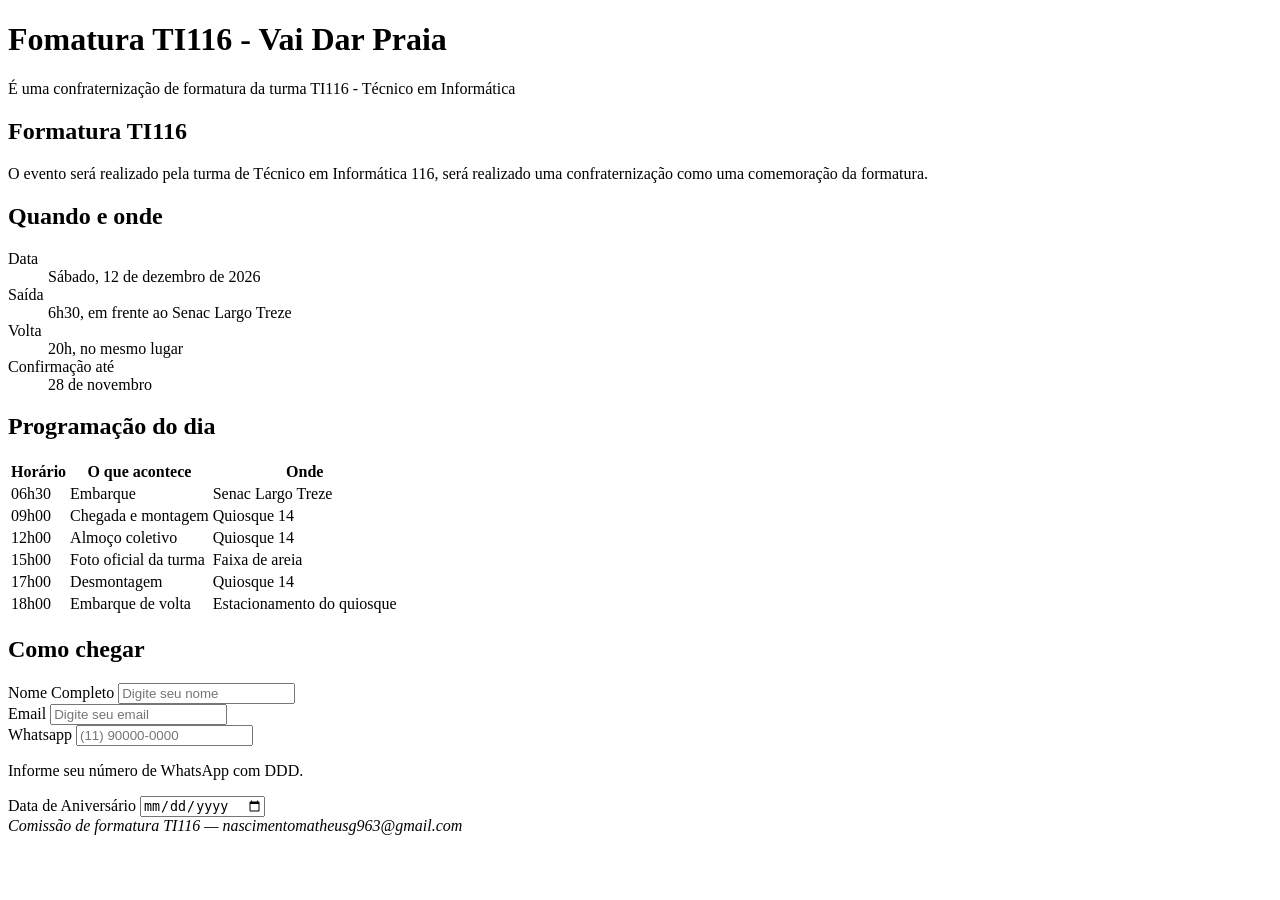
==== index.html @ 6ed543e2 "feat: terminando o formulário, campo de (você vai?)" ====
<!DOCTYPE html>
<html lang="pt-br">

<head>
    <meta charset="UTF-8">
    <meta name="viewport" content="width=device-width, initial-scale=1.0">
    <title>Formatura TI116 — Vai Dar Praia</title>
</head>

<body>
    <header>

        <h1>Fomatura TI116 - Vai Dar Praia</h1>
        <p>É uma confraternização de formatura da turma TI116 - Técnico em Informática</p>

    </header>

    <main>

        <section>
            <h2>Formatura TI116</h2>
            <p>O evento será realizado pela turma de Técnico em Informática 116, será realizado uma confraternização
                como uma comemoração da formatura.</p>
        </section>

        <section>

            <h2>Quando e onde</h2>

            <dl>
                <dt>Data</dt>
                <dd><time datetime="2026-12-12">Sábado, 12 de dezembro de 2026</time></dd>
                <dt>Saída</dt>
                <dd>6h30, em frente ao Senac Largo Treze</dd>
                <dt>Volta</dt>
                <dd>20h, no mesmo lugar</dd>
                <dt>Confirmação até</dt>
                <dd><time datetime="2026-11-28">28 de novembro</time></dd>
            </dl>

        </section>

        <section>
            <h2>Programação do dia</h2>

            <table>
                <thead>
                    <tr>
                        <th>Horário</th>
                        <th>O que acontece</th>
                        <th>Onde</th>
                    </tr>
                </thead>
                <tbody>
                    <tr>
                        <td>06h30</td>
                        <td>Embarque</td>
                        <td>Senac Largo Treze</td>
                    </tr>
                    <tr>
                        <td>09h00</td>
                        <td>Chegada e montagem</td>
                        <td>Quiosque 14</td>
                    </tr>
                    <tr>
                        <td>12h00</td>
                        <td>Almoço coletivo</td>
                        <td>Quiosque 14</td>
                    </tr>
                    <tr>
                        <td>15h00</td>
                        <td>Foto oficial da turma</td>
                        <td>Faixa de areia</td>
                    </tr>
                    <tr>
                        <td>17h00</td>
                        <td>Desmontagem</td>
                        <td>Quiosque 14</td>
                    </tr>
                    <tr>
                        <td>18h00</td>
                        <td>Embarque de volta</td>
                        <td>Estacionamento do quiosque</td>
                    </tr>
                </tbody>
            </table>
        </section>

        <section>
            <h2>Como chegar</h2>

            <!-- MAPA?????????? -->
        </section>

        <section id="confirmacao">

            <form action="/confirmacao" method="post">

                <div class="campo">
                    <label for="nome">Nome Completo</label>
                    <input type="text" name="nome" id="nome" required minlength="3" autocomplete="name"
                        placeholder="Digite seu nome">
                </div>

                <div class="campo">
                    <label for="email">Email</label>
                    <input type="email" required id="email" autocomplete="email" placeholder="Digite seu email"
                        name="email">
                </div>

                <div class="campo">
                    <label for="telefone">Whatsapp</label>
                    <input type="tel" id="telefone" name="telefone" autocomplete="tel" pattern="\(d{2}\) \d{5}-\d{4}"
                        title="Use o formato (11) 90000-0000" placeholder="(11) 90000-0000"
                        aria-describedby="dica-telefone">

                    <p id="dica-telefone">
                        Informe seu número de WhatsApp com DDD.
                    </p>
                </div>

                <div class="campo">
                    <label for="data-de-aniversario">Data de Aniversário</label>
                    <input type="date" autocomplete="bday" name="data-de-aniversario" id="data-de-aniversario">
                </div>

                <div class="campo">
                    <label for=""></label>
                </div>

            </form>

        </section>


    </main>

    <footer>
        <address>Comissão de formatura TI116 — nascimentomatheusg963@gmail.com</address>
    </footer>

</body>

</html>
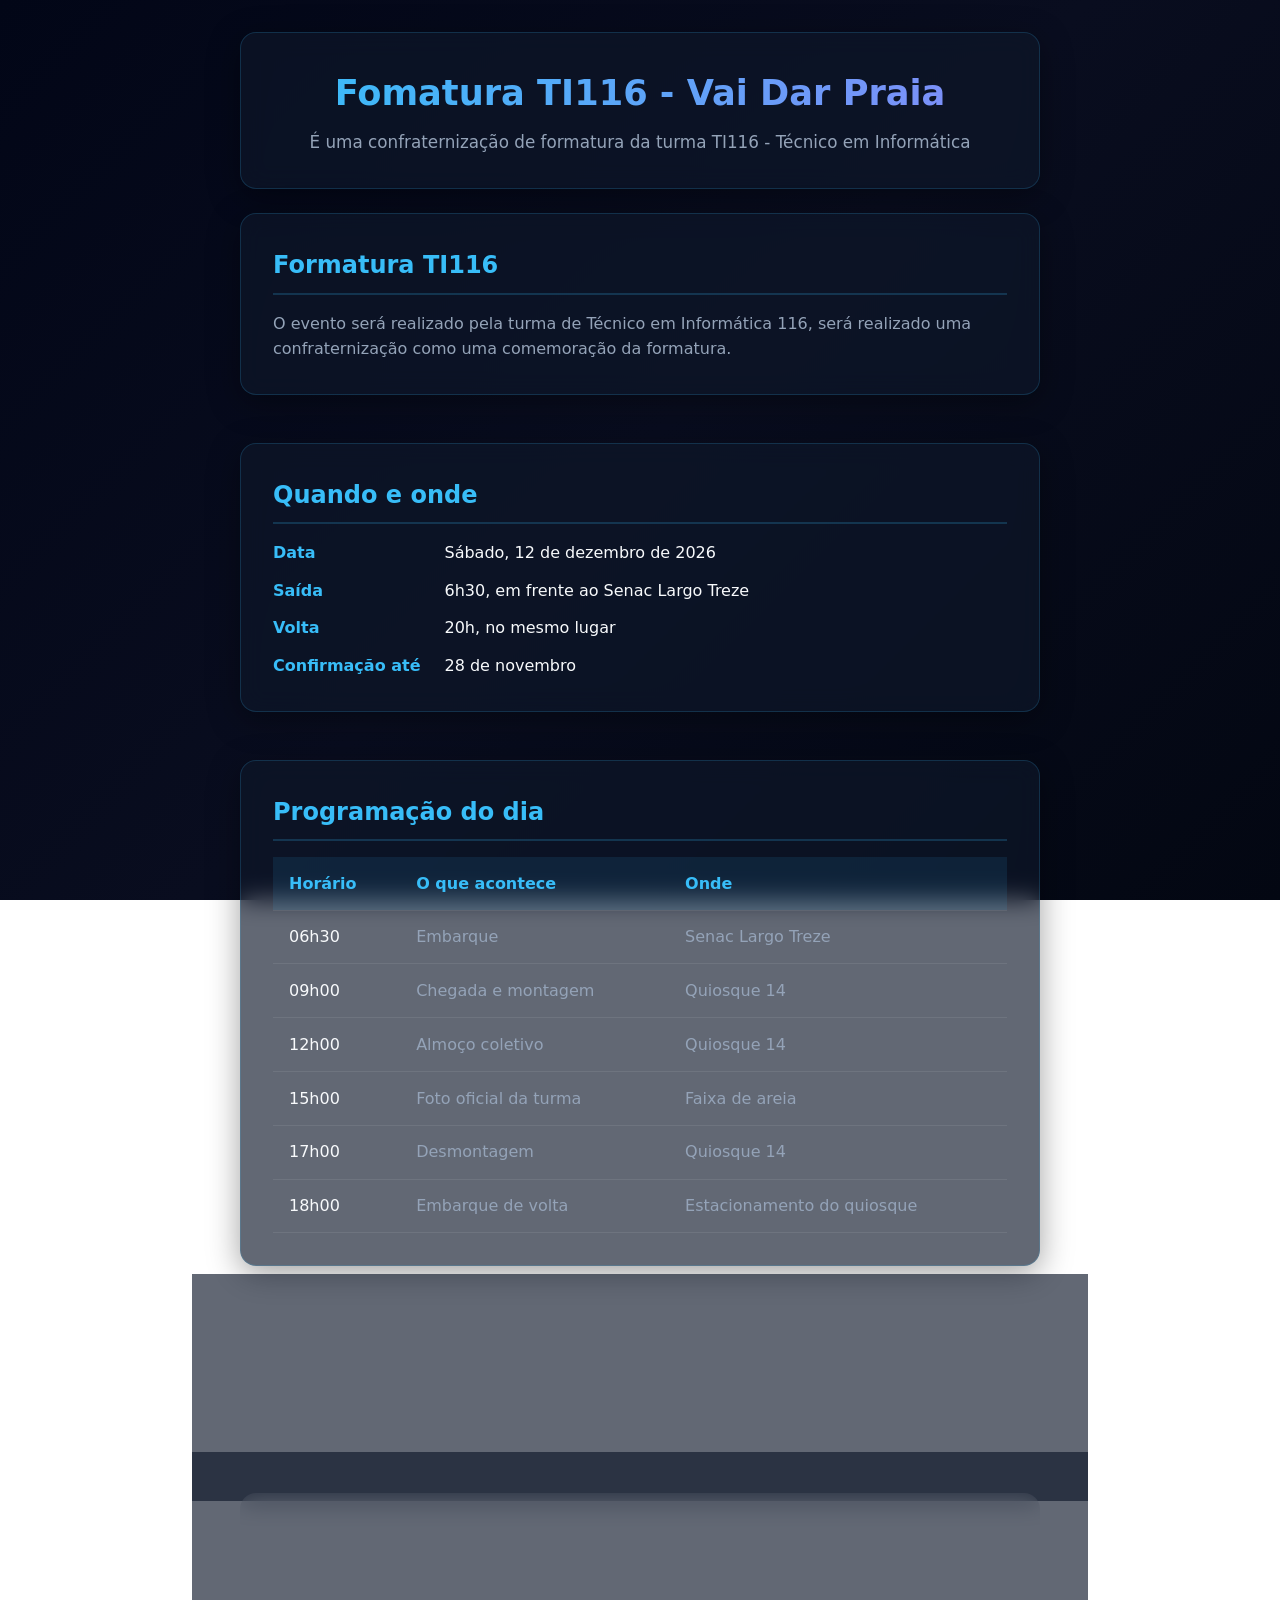
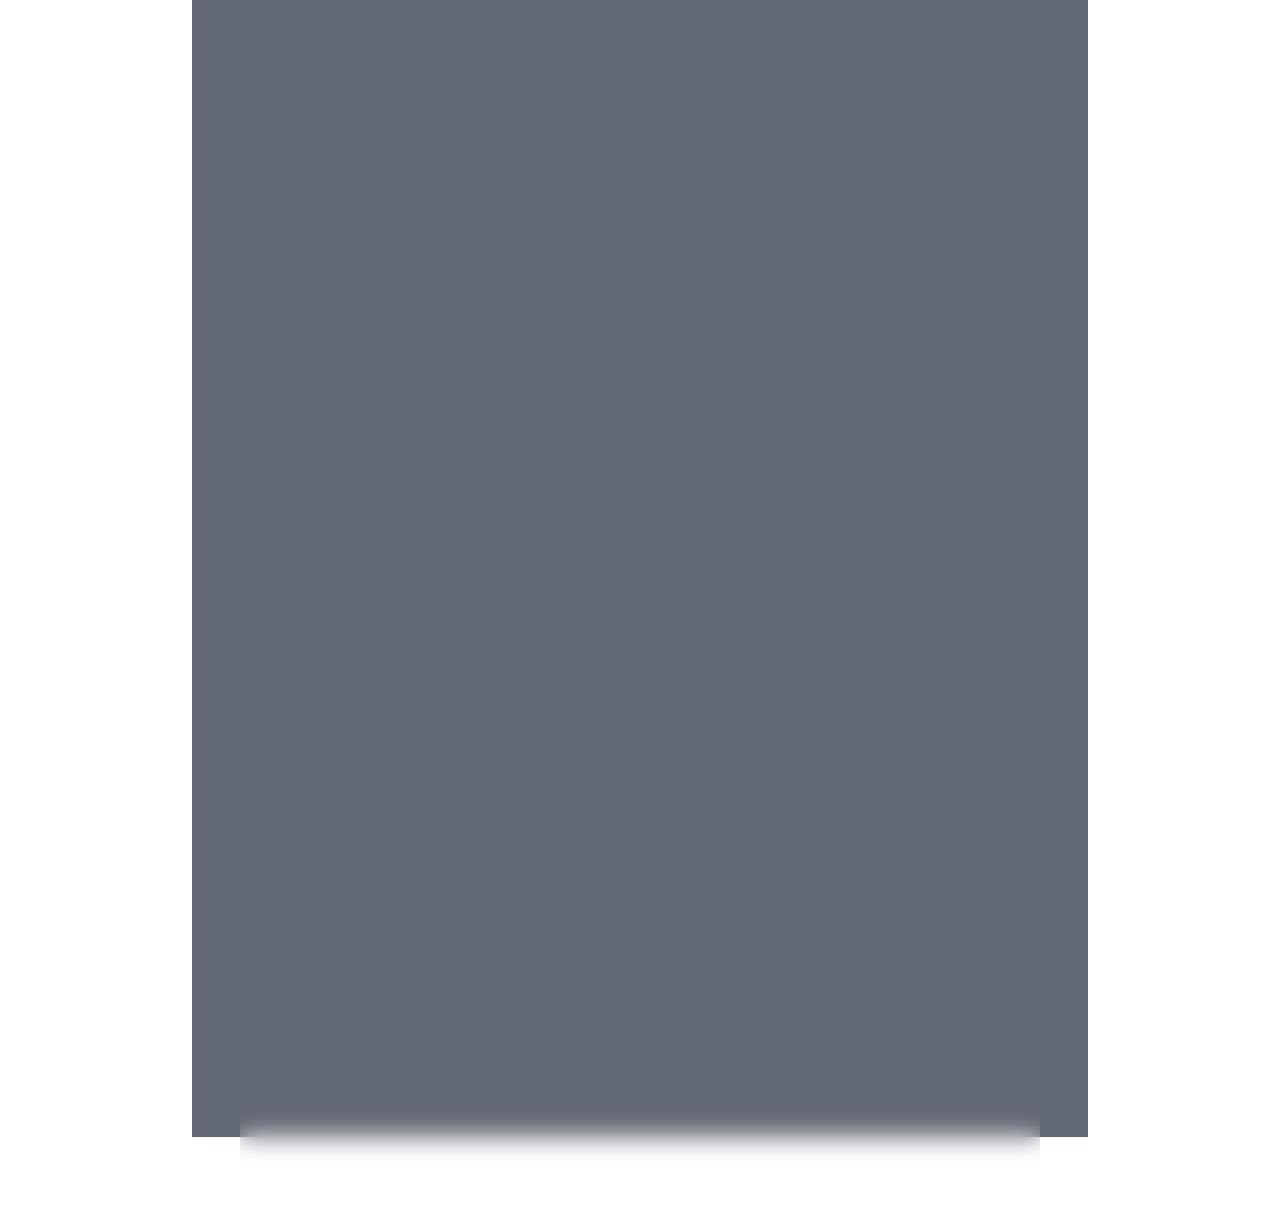
==== commit 1c82fdfc: "style: adicionado css, adicionar mapa e imagem" ====
--- a/index.html
+++ b/index.html
@@ -1,144 +1,254 @@
-<!DOCTYPE html>
+<!doctype html>
 <html lang="pt-br">
-
-<head>
-    <meta charset="UTF-8">
-    <meta name="viewport" content="width=device-width, initial-scale=1.0">
+  <head>
+    <meta charset="UTF-8" />
+    <meta name="viewport" content="width=device-width, initial-scale=1.0" />
     <title>Formatura TI116 — Vai Dar Praia</title>
-</head>
-
-<body>
+    <link rel="stylesheet" href="./css/style.css" />
+  </head>
+
+  <body>
     <header>
-
-        <h1>Fomatura TI116 - Vai Dar Praia</h1>
-        <p>É uma confraternização de formatura da turma TI116 - Técnico em Informática</p>
-
+      <h1>Fomatura TI116 - Vai Dar Praia</h1>
+      <p>
+        É uma confraternização de formatura da turma TI116 - Técnico em
+        Informática
+      </p>
     </header>
 
     <main>
-
-        <section>
-            <h2>Formatura TI116</h2>
-            <p>O evento será realizado pela turma de Técnico em Informática 116, será realizado uma confraternização
-                como uma comemoração da formatura.</p>
-        </section>
-
-        <section>
-
-            <h2>Quando e onde</h2>
-
-            <dl>
-                <dt>Data</dt>
-                <dd><time datetime="2026-12-12">Sábado, 12 de dezembro de 2026</time></dd>
-                <dt>Saída</dt>
-                <dd>6h30, em frente ao Senac Largo Treze</dd>
-                <dt>Volta</dt>
-                <dd>20h, no mesmo lugar</dd>
-                <dt>Confirmação até</dt>
-                <dd><time datetime="2026-11-28">28 de novembro</time></dd>
-            </dl>
-
-        </section>
-
-        <section>
-            <h2>Programação do dia</h2>
-
-            <table>
-                <thead>
-                    <tr>
-                        <th>Horário</th>
-                        <th>O que acontece</th>
-                        <th>Onde</th>
-                    </tr>
-                </thead>
-                <tbody>
-                    <tr>
-                        <td>06h30</td>
-                        <td>Embarque</td>
-                        <td>Senac Largo Treze</td>
-                    </tr>
-                    <tr>
-                        <td>09h00</td>
-                        <td>Chegada e montagem</td>
-                        <td>Quiosque 14</td>
-                    </tr>
-                    <tr>
-                        <td>12h00</td>
-                        <td>Almoço coletivo</td>
-                        <td>Quiosque 14</td>
-                    </tr>
-                    <tr>
-                        <td>15h00</td>
-                        <td>Foto oficial da turma</td>
-                        <td>Faixa de areia</td>
-                    </tr>
-                    <tr>
-                        <td>17h00</td>
-                        <td>Desmontagem</td>
-                        <td>Quiosque 14</td>
-                    </tr>
-                    <tr>
-                        <td>18h00</td>
-                        <td>Embarque de volta</td>
-                        <td>Estacionamento do quiosque</td>
-                    </tr>
-                </tbody>
-            </table>
-        </section>
-
-        <section>
-            <h2>Como chegar</h2>
-
-            <!-- MAPA?????????? -->
-        </section>
-
-        <section id="confirmacao">
-
-            <form action="/confirmacao" method="post">
-
-                <div class="campo">
-                    <label for="nome">Nome Completo</label>
-                    <input type="text" name="nome" id="nome" required minlength="3" autocomplete="name"
-                        placeholder="Digite seu nome">
-                </div>
-
-                <div class="campo">
-                    <label for="email">Email</label>
-                    <input type="email" required id="email" autocomplete="email" placeholder="Digite seu email"
-                        name="email">
-                </div>
-
-                <div class="campo">
-                    <label for="telefone">Whatsapp</label>
-                    <input type="tel" id="telefone" name="telefone" autocomplete="tel" pattern="\(d{2}\) \d{5}-\d{4}"
-                        title="Use o formato (11) 90000-0000" placeholder="(11) 90000-0000"
-                        aria-describedby="dica-telefone">
-
-                    <p id="dica-telefone">
-                        Informe seu número de WhatsApp com DDD.
-                    </p>
-                </div>
-
-                <div class="campo">
-                    <label for="data-de-aniversario">Data de Aniversário</label>
-                    <input type="date" autocomplete="bday" name="data-de-aniversario" id="data-de-aniversario">
-                </div>
-
-                <div class="campo">
-                    <label for=""></label>
-                </div>
-
-            </form>
-
-        </section>
-
-
+      <section>
+        <h2>Formatura TI116</h2>
+        <p>
+          O evento será realizado pela turma de Técnico em Informática 116, será
+          realizado uma confraternização como uma comemoração da formatura.
+        </p>
+      </section>
+
+      <section>
+        <h2>Quando e onde</h2>
+
+        <dl>
+          <dt>Data</dt>
+          <dd>
+            <time datetime="2026-12-12">Sábado, 12 de dezembro de 2026</time>
+          </dd>
+          <dt>Saída</dt>
+          <dd>6h30, em frente ao Senac Largo Treze</dd>
+          <dt>Volta</dt>
+          <dd>20h, no mesmo lugar</dd>
+          <dt>Confirmação até</dt>
+          <dd><time datetime="2026-11-28">28 de novembro</time></dd>
+        </dl>
+      </section>
+
+      <section>
+        <h2>Programação do dia</h2>
+
+        <table>
+          <thead>
+            <tr>
+              <th>Horário</th>
+              <th>O que acontece</th>
+              <th>Onde</th>
+            </tr>
+          </thead>
+          <tbody>
+            <tr>
+              <td>06h30</td>
+              <td>Embarque</td>
+              <td>Senac Largo Treze</td>
+            </tr>
+            <tr>
+              <td>09h00</td>
+              <td>Chegada e montagem</td>
+              <td>Quiosque 14</td>
+            </tr>
+            <tr>
+              <td>12h00</td>
+              <td>Almoço coletivo</td>
+              <td>Quiosque 14</td>
+            </tr>
+            <tr>
+              <td>15h00</td>
+              <td>Foto oficial da turma</td>
+              <td>Faixa de areia</td>
+            </tr>
+            <tr>
+              <td>17h00</td>
+              <td>Desmontagem</td>
+              <td>Quiosque 14</td>
+            </tr>
+            <tr>
+              <td>18h00</td>
+              <td>Embarque de volta</td>
+              <td>Estacionamento do quiosque</td>
+            </tr>
+          </tbody>
+        </table>
+      </section>
+
+      <section>
+        <h2>Como chegar</h2>
+
+        <!-- MAPA?????????? -->
+      </section>
+
+      <section id="confirmacao">
+        <form action="/confirmacao" method="post">
+          <div class="campo">
+            <label for="nome">Nome Completo</label>
+            <input
+              type="text"
+              name="nome"
+              id="nome"
+              required
+              minlength="3"
+              autocomplete="name"
+              placeholder="Digite seu nome"
+            />
+          </div>
+
+          <div class="campo">
+            <label for="email">Email</label>
+            <input
+              type="email"
+              required
+              id="email"
+              autocomplete="email"
+              placeholder="Digite seu email"
+              name="email"
+            />
+          </div>
+
+          <div class="campo">
+            <label for="telefone">Whatsapp</label>
+            <input
+              type="tel"
+              id="telefone"
+              name="telefone"
+              autocomplete="tel"
+              pattern="\(d{2}\) \d{5}-\d{4}"
+              title="Use o formato (11) 90000-0000"
+              placeholder="(11) 90000-0000"
+              aria-describedby="dica-telefone"
+            />
+
+            <p id="dica-telefone">Informe seu número de WhatsApp com DDD.</p>
+          </div>
+
+          <div class="campo">
+            <label for="data-de-aniversario">Data de Aniversário</label>
+            <input
+              type="date"
+              autocomplete="bday"
+              name="data-de-aniversario"
+              id="data-de-aniversario"
+            />
+          </div>
+
+          <div class="campo">
+            <label for="nome">Nome Completo</label>
+            <input
+              type="text"
+              name="nome"
+              id="nome"
+              required
+              minlength="3"
+              autocomplete="name"
+              placeholder="Digite seu nome"
+            />
+          </div>
+
+          <div class="campo">
+            <label for="email">Email</label>
+            <input
+              type="email"
+              name="email"
+              id="email"
+              required
+              autocomplete="email"
+              placeholder="Digite seu email"
+            />
+          </div>
+
+          <div class="campo">
+            <label for="telefone">Whatsapp</label>
+            <input
+              type="tel"
+              id="telefone"
+              name="telefone"
+              autocomplete="tel"
+              pattern="\(\d{2}\) \d{5}-\d{4}"
+              title="Use o formato (11) 90000-0000"
+              placeholder="(11) 90000-0000"
+              aria-describedby="dica-telefone"
+            />
+
+            <p id="dica-telefone">Informe seu número de WhatsApp com DDD.</p>
+          </div>
+
+          <div class="campo">
+            <label for="data-de-aniversario">Data de Aniversário</label>
+            <input
+              type="date"
+              name="data-de-aniversario"
+              id="data-de-aniversario"
+              autocomplete="bday"
+            />
+          </div>
+
+          <fieldset class="campo">
+            <legend>Como conheceu o evento?</legend>
+
+            <div class="opcao">
+              <input
+                type="radio"
+                id="instagram"
+                name="origem"
+                value="instagram"
+                required
+              />
+              <label for="instagram">Instagram</label>
+            </div>
+
+            <div class="opcao">
+              <input
+                type="radio"
+                id="facebook"
+                name="origem"
+                value="facebook"
+              />
+              <label for="facebook">Facebook</label>
+            </div>
+
+            <div class="opcao">
+              <input
+                type="radio"
+                id="indicacao"
+                name="origem"
+                value="indicacao"
+              />
+              <label for="indicacao">Indicação</label>
+            </div>
+          </fieldset>
+
+          <div class="campo">
+            <input type="checkbox" id="termos" name="termos" required />
+            <label for="termos"> Li e aceito os termos de participação. </label>
+          </div>
+
+          <div class="campo">
+            <button type="submit">Confirmar Presença</button>
+          </div>
+        </form>
+      </section>
     </main>
 
     <footer>
-        <address>Comissão de formatura TI116 — nascimentomatheusg963@gmail.com</address>
+      <address>
+        Comissão de formatura TI116 — nascimentomatheusg963@gmail.com
+      </address>
     </footer>
-
-</body>
-
-</html>+  </body>
+</html>
--- a/css/style.css
+++ b/css/style.css
@@ -0,0 +1,309 @@
+/* =================================================_
+   RESET E VARIÁVEIS GLOBAIS
+   ================================================= */
+* {
+    margin: 0;
+    padding: 0;
+    box-sizing: border-box;
+}
+
+:root {
+    --bg-gradient: linear-gradient(135deg, #020617 0%, #090d1f 50%, #030712 100%);
+    --primary-blue: #38bdf8;
+    --dark-blue: #0284c7;
+    --accent-glow: rgba(56, 189, 248, 0.25);
+    --text-main: #f8fafc;
+    --text-muted: #94a3b8;
+    --glass-bg: rgba(15, 23, 42, 0.65);
+    --glass-border: rgba(56, 189, 248, 0.18);
+    --glass-shadow: 0 8px 32px 0 rgba(0, 0, 0, 0.37);
+    --radius: 16px;
+}
+
+/* =================================================_
+   ESTILOS GERAIS DE CORPO E FUNDO
+   ================================================= */
+body {
+    font-family: 'Segoe UI', system-ui, -apple-system, sans-serif;
+    background: var(--bg-gradient);
+    background-attachment: fixed;
+    color: var(--text-main);
+    min-height: 100vh;
+    display: flex;
+    flex-direction: column;
+    align-items: center;
+    padding: 2rem 1rem;
+    line-height: 1.6;
+}
+
+/* =================================================_
+   EFEITO GLASSMORPHISM BASE
+   ================================================= */
+header, main section, footer {
+    background: var(--glass-bg);
+    backdrop-filter: blur(12px);
+    -webkit-backdrop-filter: blur(12px);
+    border: 1px solid var(--glass-border);
+    box-shadow: var(--glass-shadow);
+    border-radius: var(--radius);
+    padding: 2rem;
+    width: 100%;
+    max-width: 800px;
+    margin-bottom: 1.5rem;
+    transition: transform 0.3s ease, border-color 0.3s ease;
+}
+
+header:hover, main section:hover {
+    border-color: rgba(56, 189, 248, 0.4);
+}
+
+/* =================================================_
+   CABEÇALHO (HEADER)
+   ================================================= */
+header {
+    text-align: center;
+}
+
+header h1 {
+    font-size: 2.2rem;
+    font-weight: 700;
+    color: var(--text-main);
+    margin-bottom: 0.5rem;
+    background: linear-gradient(90deg, #38bdf8, #818cf8);
+    -webkit-background-clip: text;
+    -webkit-text-fill-color: transparent;
+}
+
+header p {
+    color: var(--text-muted);
+    font-size: 1.05rem;
+}
+
+/* =================================================_
+   SEÇÕES E TÍTULOS (MAIN)
+   ================================================= */
+main {
+    width: 100%;
+    max-width: 800px;
+    display: flex;
+    flex-direction: column;
+    gap: 1.5rem;
+}
+
+section h2 {
+    font-size: 1.5rem;
+    color: var(--primary-blue);
+    margin-bottom: 1rem;
+    border-bottom: 2px solid rgba(56, 189, 248, 0.2);
+    padding-bottom: 0.5rem;
+}
+
+section p {
+    color: var(--text-muted);
+}
+
+/* =================================================_
+   LISTA DE DEFINIÇÕES (QUANDO E ONDE)
+   ================================================= */
+dl {
+    display: grid;
+    grid-template-columns: max-content 1fr;
+    gap: 0.75rem 1.5rem;
+    margin-top: 1rem;
+}
+
+dt {
+    font-weight: 600;
+    color: var(--primary-blue);
+}
+
+dd {
+    color: var(--text-main);
+}
+
+/* =================================================_
+   TABELA (PROGRAMAÇÃO DO DIA)
+   ================================================= */
+.table-container {
+    width: 100%;
+    overflow-x: auto;
+}
+
+table {
+    width: 100%;
+    border-collapse: collapse;
+    margin-top: 1rem;
+    text-align: left;
+}
+
+th, td {
+    padding: 0.85rem 1rem;
+    border-bottom: 1px solid rgba(255, 255, 255, 0.08);
+}
+
+th {
+    background-color: rgba(56, 189, 248, 0.1);
+    color: var(--primary-blue);
+    font-weight: 600;
+}
+
+tbody tr {
+    transition: background-color 0.2s ease;
+}
+
+tbody tr:hover {
+    background-color: rgba(56, 189, 248, 0.05);
+}
+
+td {
+    color: var(--text-muted);
+}
+
+td:first-child {
+    color: var(--text-main);
+    font-weight: 500;
+}
+
+/* =================================================_
+   FORMULÁRIO DE CONFIRMAÇÃO
+   ================================================= */
+form {
+    display: flex;
+    flex-direction: column;
+    gap: 1.25rem;
+    margin-top: 1rem;
+}
+
+.campo {
+    display: flex;
+    flex-direction: column;
+    gap: 0.4rem;
+}
+
+label {
+    font-size: 0.95rem;
+    font-weight: 500;
+    color: var(--text-main);
+}
+
+input[type="text"],
+input[type="email"],
+input[type="tel"],
+input[type="date"] {
+    background: rgba(2, 6, 23, 0.5);
+    border: 1px solid rgba(56, 189, 248, 0.2);
+    border-radius: 8px;
+    padding: 0.75rem 1rem;
+    color: var(--text-main);
+    font-size: 1rem;
+    outline: none;
+    transition: all 0.3s ease;
+}
+
+input:focus {
+    border-color: var(--primary-blue);
+    box-shadow: 0 0 0 3px var(--accent-glow);
+}
+
+input::placeholder {
+    color: #475569;
+}
+
+#dica-telefone {
+    font-size: 0.85rem;
+    color: var(--text-muted);
+}
+
+/* Fieldset e Radio buttons */
+fieldset.campo {
+    border: 1px solid rgba(56, 189, 248, 0.2);
+    border-radius: 8px;
+    padding: 1rem;
+    background: rgba(2, 6, 23, 0.3);
+}
+
+legend {
+    color: var(--primary-blue);
+    padding: 0 0.5rem;
+    font-weight: 600;
+}
+
+.opcao {
+    display: flex;
+    align-items: center;
+    gap: 0.5rem;
+    margin-top: 0.5rem;
+}
+
+.opcao input[type="radio"],
+input[type="checkbox"] {
+    accent-color: var(--primary-blue);
+    width: 1.1rem;
+    height: 1.1rem;
+    cursor: pointer;
+}
+
+/* Termos de uso alinhado */
+.campo:has(input[type="checkbox"]) {
+    flex-direction: row;
+    align-items: center;
+    gap: 0.75rem;
+}
+
+/* Botão de Envio */
+button[type="submit"] {
+    background: linear-gradient(135deg, #0284c7 0%, #38bdf8 100%);
+    color: #020617;
+    font-weight: 700;
+    font-size: 1.05rem;
+    padding: 0.85rem 1.5rem;
+    border: none;
+    border-radius: 8px;
+    cursor: pointer;
+    box-shadow: 0 4px 14px rgba(56, 189, 248, 0.4);
+    transition: all 0.3s ease;
+    margin-top: 0.5rem;
+}
+
+button[type="submit"]:hover {
+    transform: translateY(-2px);
+    box-shadow: 0 6px 20px rgba(56, 189, 248, 0.6);
+    filter: brightness(1.1);
+}
+
+/* =================================================_
+   RODAPÉ (FOOTER)
+   ================================================= */
+footer {
+    text-align: center;
+    padding: 1.25rem;
+    font-size: 0.9rem;
+}
+
+address {
+    font-style: normal;
+    color: var(--text-muted);
+}
+
+/* =================================================_
+   RESPONSIVIDADE (MOBILE)
+   ================================================= */
+@media (max-width: 600px) {
+    body {
+        padding: 1rem 0.5rem;
+    }
+
+    header, main section, footer {
+        padding: 1.25rem;
+        border-radius: 12px;
+    }
+
+    dl {
+        grid-template-columns: 1fr;
+        gap: 0.25rem;
+    }
+
+    dd {
+        margin-bottom: 0.75rem;
+    }
+}
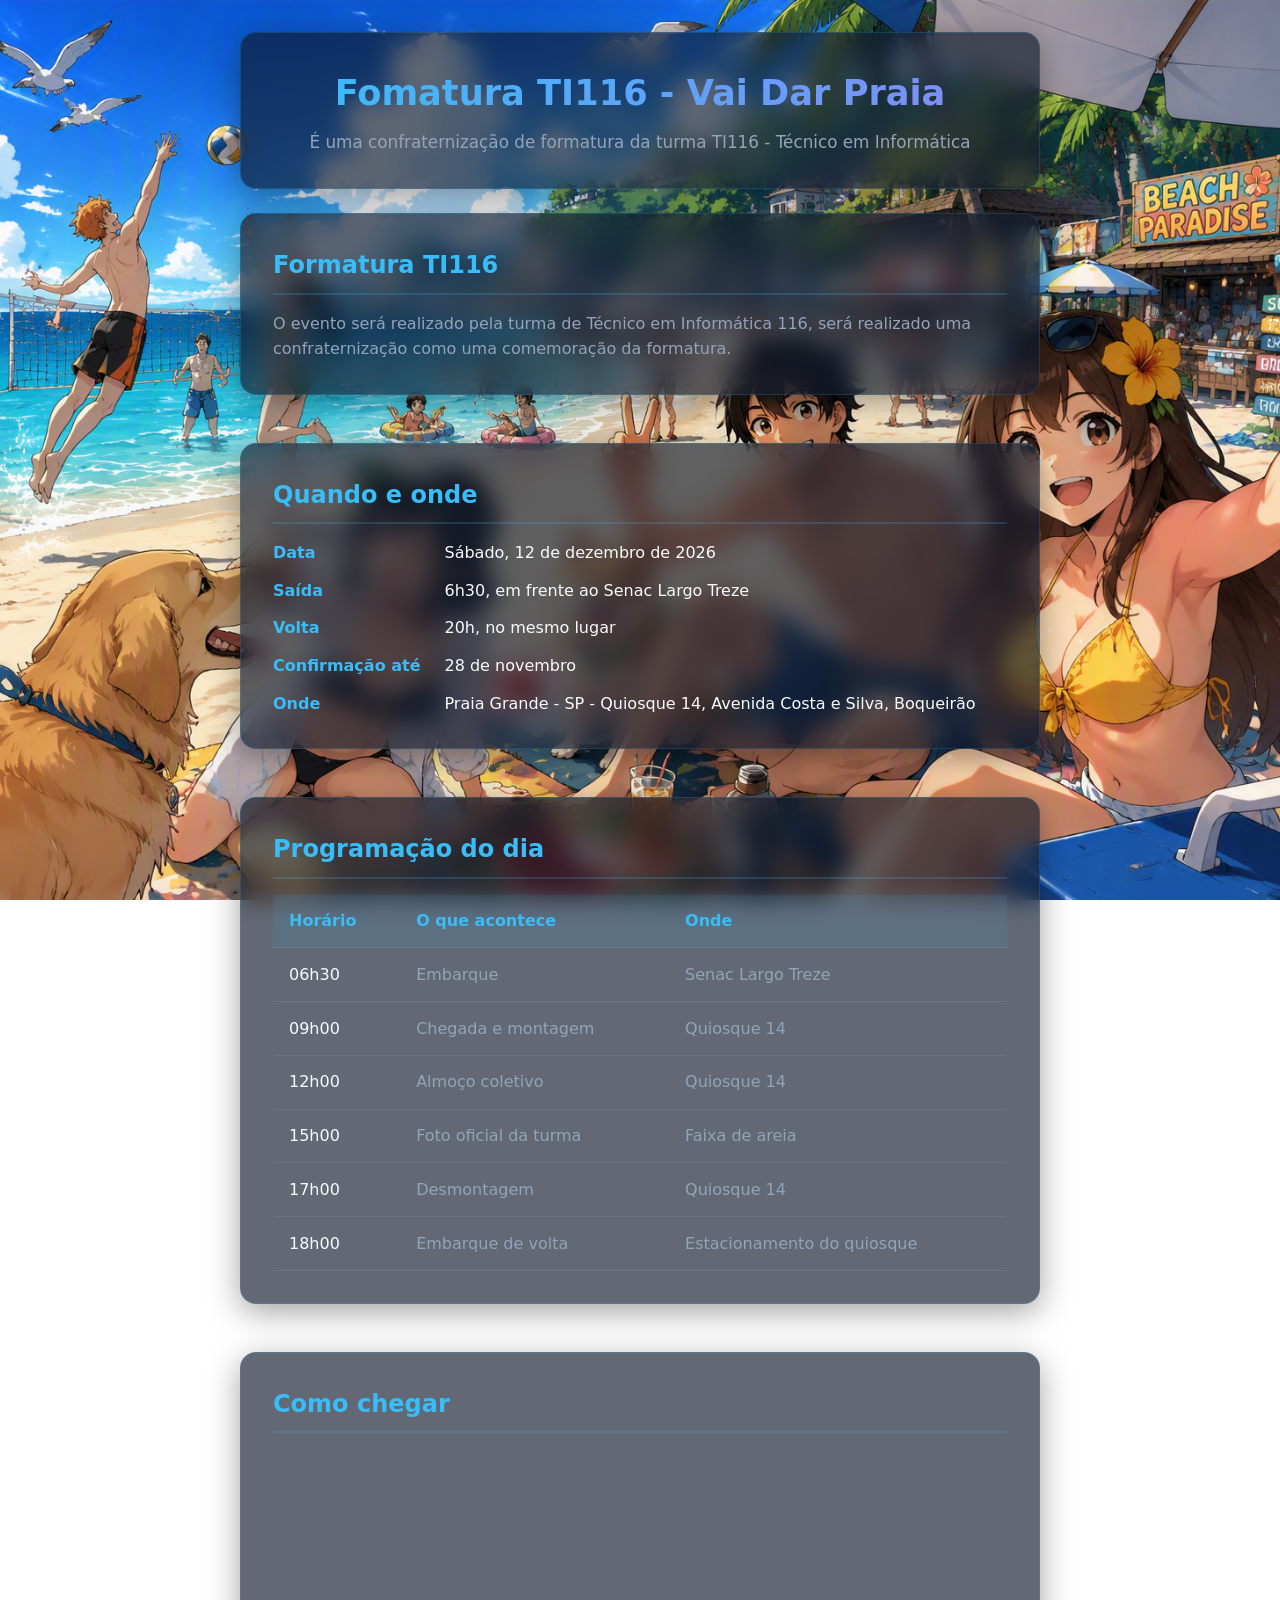
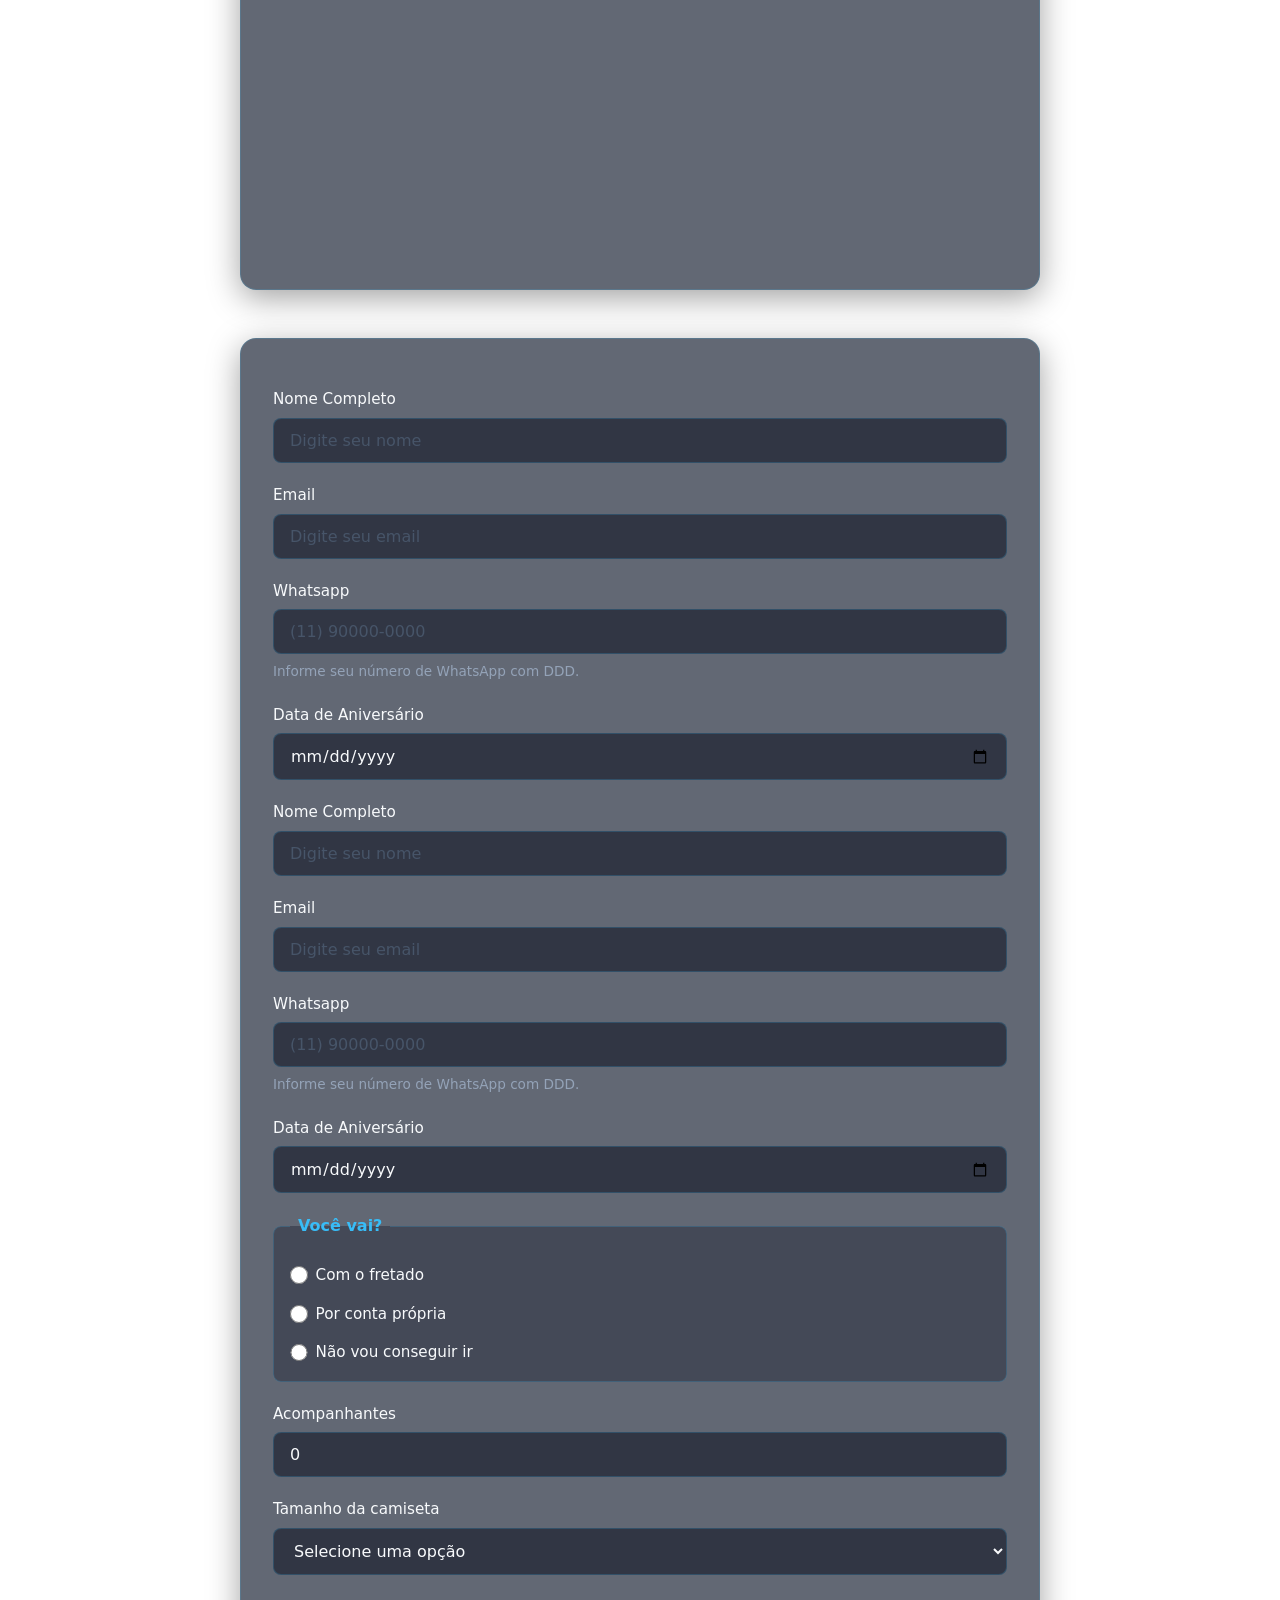
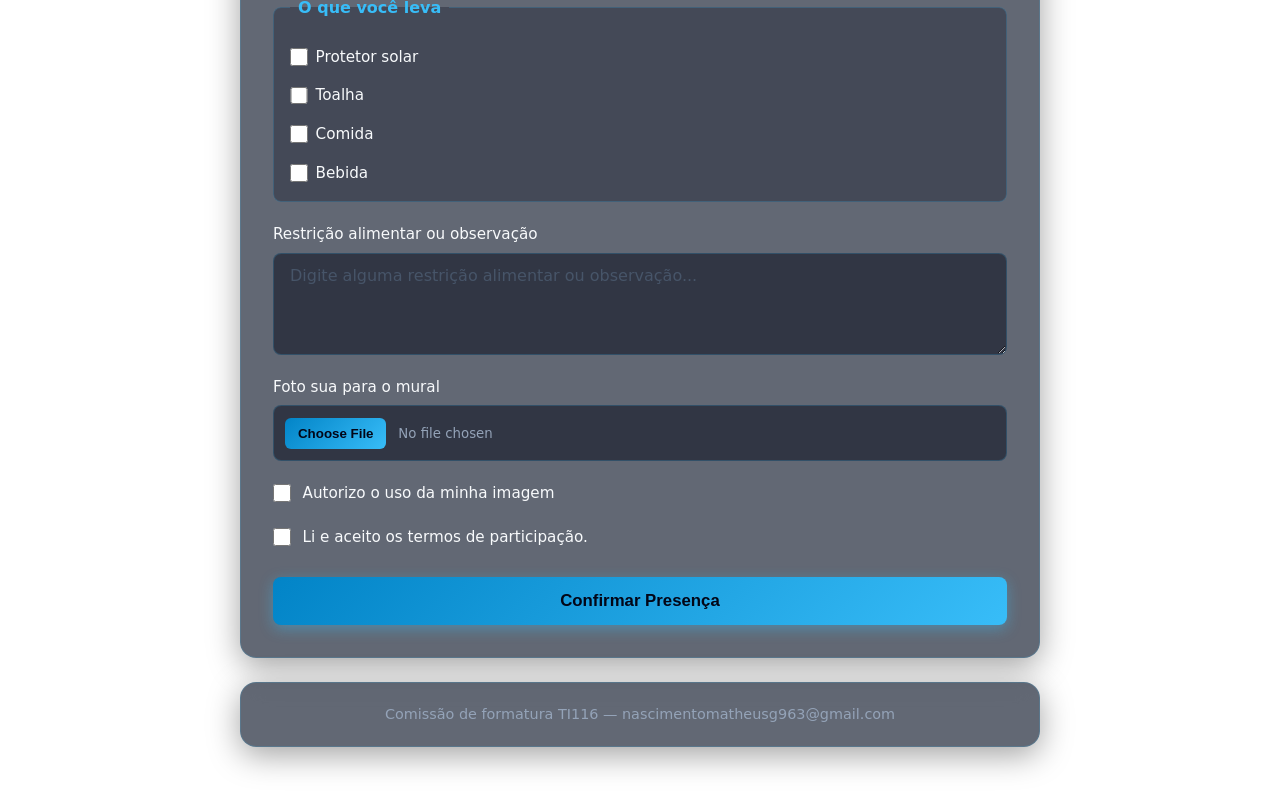
==== commit ecac0ce5: "style: atualizado o Css, adicionado imagem de fundo, feat: adicionado campos novos no formulario do " ====
--- a/index.html
+++ b/index.html
@@ -39,6 +39,10 @@
           <dd>20h, no mesmo lugar</dd>
           <dt>Confirmação até</dt>
           <dd><time datetime="2026-11-28">28 de novembro</time></dd>
+          <dt>Onde</dt>
+          <dd>
+            Praia Grande - SP - Quiosque 14, Avenida Costa e Silva, Boqueirão
+          </dd>
         </dl>
       </section>
 
@@ -91,7 +95,15 @@
       <section>
         <h2>Como chegar</h2>
 
-        <!-- MAPA?????????? -->
+        <iframe
+          src="https://www.google.com/maps/embed?pb=!1m16!1m12!1m3!1d29155.153669295098!2d-46.462091165167934!3d-24.017160123024574!2m3!1f0!2f0!3f0!3m2!1i1024!2i768!4f13.1!2m1!1sPraia%20Grande%20-%20SP%20-%20Quiosque%2014%2C%20Avenida%20Costa%20e%20Silva%2C%20Boqueir%C3%A3o!5e0!3m2!1spt-BR!2sbr!4v1789513371721!5m2!1spt-BR!2sbr"
+          width="600"
+          height="450"
+          style="border: 0"
+          allowfullscreen=""
+          loading="lazy"
+          referrerpolicy="strict-origin-when-cross-origin"
+        ></iframe>
       </section>
 
       <section id="confirmacao">
@@ -199,39 +211,123 @@
           </div>
 
           <fieldset class="campo">
-            <legend>Como conheceu o evento?</legend>
+            <legend>Você vai?</legend>
 
             <div class="opcao">
               <input
                 type="radio"
-                id="instagram"
+                id="com-frete"
                 name="origem"
                 value="instagram"
                 required
               />
-              <label for="instagram">Instagram</label>
+              <label for="com-frete">Com o fretado</label>
             </div>
 
             <div class="opcao">
               <input
                 type="radio"
-                id="facebook"
+                id="por-conta"
                 name="origem"
                 value="facebook"
               />
-              <label for="facebook">Facebook</label>
+              <label for="por-conta">Por conta própria</label>
             </div>
 
             <div class="opcao">
               <input
                 type="radio"
-                id="indicacao"
+                id="não-vou"
                 name="origem"
                 value="indicacao"
               />
-              <label for="indicacao">Indicação</label>
+              <label for="não-vou">Não vou conseguir ir</label>
             </div>
           </fieldset>
+
+          
+          <div class="campo">
+            <label for="acompanhantes">Acompanhantes</label>
+            <input
+              type="number"
+              id="acompanhantes"
+              name="acompanhantes"
+              min="0"
+              max="2"
+              value="0"
+            />
+          </div>
+
+          
+          <div class="campo">
+            <label for="camiseta">Tamanho da camiseta</label>
+
+            <select id="camiseta" name="camiseta">
+              <option value="">Selecione uma opção</option>
+              <option value="P">P</option>
+              <option value="M">M</option>
+              <option value="G">G</option>
+              <option value="GG">GG</option>
+              <option value="nao-quero">Não quero</option>
+            </select>
+          </div>
+
+         
+          <fieldset class="campo">
+            <legend>O que você leva</legend>
+
+            <div class="opcao">
+              <input
+                type="checkbox"
+                id="protetor"
+                name="leva"
+                value="protetor"
+              />
+              <label for="protetor">Protetor solar</label>
+            </div>
+
+            <div class="opcao">
+              <input type="checkbox" id="toalha" name="leva" value="toalha" />
+              <label for="toalha">Toalha</label>
+            </div>
+
+            <div class="opcao">
+              <input type="checkbox" id="comida" name="leva" value="comida" />
+              <label for="comida">Comida</label>
+            </div>
+
+            <div class="opcao">
+              <input type="checkbox" id="bebida" name="leva" value="bebida" />
+              <label for="bebida">Bebida</label>
+            </div>
+          </fieldset>
+
+          
+          <div class="campo">
+            <label for="observacao"> Restrição alimentar ou observação </label>
+
+            <textarea
+              id="observacao"
+              name="observacao"
+              rows="4"
+              maxlength="300"
+              placeholder="Digite alguma restrição alimentar ou observação..."
+            ></textarea>
+          </div>
+
+         
+          <div class="campo">
+            <label for="foto">Foto sua para o mural</label>
+
+            <input type="file" id="foto" name="foto" accept="image/*" />
+          </div>
+
+          
+          <div class="campo">
+            <input type="checkbox" id="autorizacao" name="autorizacao" />
+
+            <label for="autorizacao"> Autorizo o uso da minha imagem </label>
+          </div>
 
           <div class="campo">
             <input type="checkbox" id="termos" name="termos" required />
--- a/css/style.css
+++ b/css/style.css
@@ -1,11 +1,9 @@
-/* =================================================_
-   RESET E VARIÁVEIS GLOBAIS
-   ================================================= */
 * {
     margin: 0;
     padding: 0;
     box-sizing: border-box;
 }
+
 
 :root {
     --bg-gradient: linear-gradient(135deg, #020617 0%, #090d1f 50%, #030712 100%);
@@ -20,290 +18,596 @@
     --radius: 16px;
 }
 
-/* =================================================_
-   ESTILOS GERAIS DE CORPO E FUNDO
-   ================================================= */
+
+/* =========================
+   BODY
+   ========================= */
+
 body {
     font-family: 'Segoe UI', system-ui, -apple-system, sans-serif;
-    background: var(--bg-gradient);
-    background-attachment: fixed;
+
     color: var(--text-main);
     min-height: 100vh;
+
     display: flex;
     flex-direction: column;
     align-items: center;
+
     padding: 2rem 1rem;
     line-height: 1.6;
-}
-
-/* =================================================_
-   EFEITO GLASSMORPHISM BASE
-   ================================================= */
-header, main section, footer {
+
+    background-image: url("../img/Designer.png");
+    background-size: cover;
+    background-position: center;
+    background-repeat: no-repeat;
+    background-attachment: fixed;
+}
+
+
+/* =========================
+   CARDS / GLASS
+   ========================= */
+
+header,
+main section,
+footer {
     background: var(--glass-bg);
     backdrop-filter: blur(12px);
     -webkit-backdrop-filter: blur(12px);
+
     border: 1px solid var(--glass-border);
     box-shadow: var(--glass-shadow);
     border-radius: var(--radius);
+
     padding: 2rem;
+
     width: 100%;
     max-width: 800px;
+
     margin-bottom: 1.5rem;
-    transition: transform 0.3s ease, border-color 0.3s ease;
-}
-
-header:hover, main section:hover {
+
+    transition:
+        transform 0.3s ease,
+        border-color 0.3s ease;
+}
+
+
+header:hover,
+main section:hover {
     border-color: rgba(56, 189, 248, 0.4);
 }
 
-/* =================================================_
-   CABEÇALHO (HEADER)
-   ================================================= */
+
+/* =========================
+   HEADER
+   ========================= */
+
 header {
     text-align: center;
 }
+
 
 header h1 {
     font-size: 2.2rem;
     font-weight: 700;
+
     color: var(--text-main);
+
     margin-bottom: 0.5rem;
-    background: linear-gradient(90deg, #38bdf8, #818cf8);
+
+    background: linear-gradient(
+        90deg,
+        #38bdf8,
+        #818cf8
+    );
+
     -webkit-background-clip: text;
     -webkit-text-fill-color: transparent;
 }
+
 
 header p {
     color: var(--text-muted);
     font-size: 1.05rem;
 }
 
-/* =================================================_
-   SEÇÕES E TÍTULOS (MAIN)
-   ================================================= */
+
+/* =========================
+   MAIN
+   ========================= */
+
 main {
     width: 100%;
     max-width: 800px;
+
     display: flex;
     flex-direction: column;
+
     gap: 1.5rem;
 }
+
+
+/* =========================
+   TÍTULOS DAS SEÇÕES
+   ========================= */
 
 section h2 {
     font-size: 1.5rem;
     color: var(--primary-blue);
+
     margin-bottom: 1rem;
+
     border-bottom: 2px solid rgba(56, 189, 248, 0.2);
+
     padding-bottom: 0.5rem;
 }
+
 
 section p {
     color: var(--text-muted);
 }
 
-/* =================================================_
-   LISTA DE DEFINIÇÕES (QUANDO E ONDE)
-   ================================================= */
+
+/* =========================
+   IFRAME / MAPA
+   ========================= */
+
+iframe {
+    display: block;
+
+    width: 100%;
+    max-width: 700px;
+    height: 400px;
+
+    margin: 1.5rem auto 0;
+
+    border: 0;
+    border-radius: 12px;
+}
+
+
+/* =========================
+   LISTA DE INFORMAÇÕES
+   ========================= */
+
 dl {
     display: grid;
+
     grid-template-columns: max-content 1fr;
+
     gap: 0.75rem 1.5rem;
+
     margin-top: 1rem;
 }
+
 
 dt {
     font-weight: 600;
     color: var(--primary-blue);
 }
 
+
 dd {
     color: var(--text-main);
 }
 
-/* =================================================_
-   TABELA (PROGRAMAÇÃO DO DIA)
-   ================================================= */
+
+/* =========================
+   TABELA
+   ========================= */
+
 .table-container {
     width: 100%;
     overflow-x: auto;
 }
 
+
 table {
     width: 100%;
+
     border-collapse: collapse;
+
     margin-top: 1rem;
+
     text-align: left;
 }
 
-th, td {
+
+th,
+td {
     padding: 0.85rem 1rem;
+
     border-bottom: 1px solid rgba(255, 255, 255, 0.08);
 }
+
 
 th {
     background-color: rgba(56, 189, 248, 0.1);
+
     color: var(--primary-blue);
+
     font-weight: 600;
 }
+
 
 tbody tr {
     transition: background-color 0.2s ease;
 }
 
+
 tbody tr:hover {
     background-color: rgba(56, 189, 248, 0.05);
 }
 
+
 td {
     color: var(--text-muted);
 }
+
 
 td:first-child {
     color: var(--text-main);
     font-weight: 500;
 }
 
-/* =================================================_
-   FORMULÁRIO DE CONFIRMAÇÃO
-   ================================================= */
+
+/* =========================
+   FORMULÁRIO
+   ========================= */
+
 form {
     display: flex;
     flex-direction: column;
+
     gap: 1.25rem;
+
     margin-top: 1rem;
 }
+
 
 .campo {
     display: flex;
     flex-direction: column;
+
     gap: 0.4rem;
 }
+
 
 label {
     font-size: 0.95rem;
+
     font-weight: 500;
+
     color: var(--text-main);
 }
+
+
+/* =========================
+   INPUTS
+   ========================= */
 
 input[type="text"],
 input[type="email"],
 input[type="tel"],
-input[type="date"] {
+input[type="date"],
+input[type="number"],
+select,
+textarea {
+    width: 100%;
+
     background: rgba(2, 6, 23, 0.5);
+
     border: 1px solid rgba(56, 189, 248, 0.2);
+
     border-radius: 8px;
+
     padding: 0.75rem 1rem;
+
     color: var(--text-main);
+
     font-size: 1rem;
+
+    font-family: inherit;
+
     outline: none;
+
     transition: all 0.3s ease;
 }
 
-input:focus {
+
+/* =========================
+   FOCO NOS INPUTS
+   ========================= */
+
+input[type="text"]:focus,
+input[type="email"]:focus,
+input[type="tel"]:focus,
+input[type="date"]:focus,
+input[type="number"]:focus,
+select:focus,
+textarea:focus {
     border-color: var(--primary-blue);
-    box-shadow: 0 0 0 3px var(--accent-glow);
-}
-
-input::placeholder {
+
+    box-shadow:
+        0 0 0 3px var(--accent-glow);
+}
+
+
+/* =========================
+   PLACEHOLDER
+   ========================= */
+
+input::placeholder,
+textarea::placeholder {
     color: #475569;
 }
+
+
+/* =========================
+   SELECT
+   ========================= */
+
+select {
+    cursor: pointer;
+}
+
+
+select option {
+    background: #0f172a;
+    color: var(--text-main);
+}
+
+
+/* =========================
+   TEXTAREA
+   ========================= */
+
+textarea {
+    resize: vertical;
+    min-height: 100px;
+}
+
+
+/* =========================
+   DICA DO TELEFONE
+   ========================= */
 
 #dica-telefone {
     font-size: 0.85rem;
     color: var(--text-muted);
 }
 
-/* Fieldset e Radio buttons */
+
+/* =========================
+   FIELDSET
+   ========================= */
+
 fieldset.campo {
     border: 1px solid rgba(56, 189, 248, 0.2);
+
     border-radius: 8px;
+
     padding: 1rem;
+
     background: rgba(2, 6, 23, 0.3);
 }
+
 
 legend {
     color: var(--primary-blue);
+
     padding: 0 0.5rem;
+
     font-weight: 600;
 }
+
+
+/* =========================
+   OPÇÕES / CHECKBOXES
+   ========================= */
 
 .opcao {
     display: flex;
+
     align-items: center;
+
     gap: 0.5rem;
+
     margin-top: 0.5rem;
 }
 
+
 .opcao input[type="radio"],
-input[type="checkbox"] {
+.opcao input[type="checkbox"],
+.campo > input[type="checkbox"] {
     accent-color: var(--primary-blue);
+
     width: 1.1rem;
     height: 1.1rem;
+
     cursor: pointer;
 }
 
-/* Termos de uso alinhado */
-.campo:has(input[type="checkbox"]) {
+
+/* =========================
+   AUTORIZAÇÃO DA IMAGEM
+   ========================= */
+
+.campo:has(> input[type="checkbox"]) {
     flex-direction: row;
+
     align-items: center;
+
     gap: 0.75rem;
 }
 
-/* Botão de Envio */
+
+.campo:has(> input[type="checkbox"]) label {
+    cursor: pointer;
+}
+
+
+/* =========================
+   UPLOAD DE IMAGEM
+   ========================= */
+
+input[type="file"] {
+    width: 100%;
+
+    padding: 0.7rem;
+
+    background: rgba(2, 6, 23, 0.5);
+
+    border: 1px solid rgba(56, 189, 248, 0.2);
+
+    border-radius: 8px;
+
+    color: var(--text-muted);
+
+    font-family: inherit;
+
+    cursor: pointer;
+
+    transition: all 0.3s ease;
+}
+
+
+input[type="file"]:hover {
+    border-color: rgba(56, 189, 248, 0.4);
+}
+
+
+input[type="file"]::file-selector-button {
+    background: linear-gradient(
+        135deg,
+        #0284c7 0%,
+        #38bdf8 100%
+    );
+
+    color: #020617;
+
+    border: none;
+
+    border-radius: 6px;
+
+    padding: 0.5rem 0.8rem;
+
+    margin-right: 0.75rem;
+
+    font-weight: 600;
+
+    cursor: pointer;
+}
+
+
+/* =========================
+   BOTÃO ENVIAR
+   ========================= */
+
 button[type="submit"] {
-    background: linear-gradient(135deg, #0284c7 0%, #38bdf8 100%);
+    background: linear-gradient(
+        135deg,
+        #0284c7 0%,
+        #38bdf8 100%
+    );
+
     color: #020617;
+
     font-weight: 700;
+
     font-size: 1.05rem;
+
     padding: 0.85rem 1.5rem;
+
     border: none;
+
     border-radius: 8px;
+
     cursor: pointer;
-    box-shadow: 0 4px 14px rgba(56, 189, 248, 0.4);
+
+    box-shadow:
+        0 4px 14px rgba(56, 189, 248, 0.4);
+
     transition: all 0.3s ease;
+
     margin-top: 0.5rem;
 }
+
 
 button[type="submit"]:hover {
     transform: translateY(-2px);
-    box-shadow: 0 6px 20px rgba(56, 189, 248, 0.6);
+
+    box-shadow:
+        0 6px 20px rgba(56, 189, 248, 0.6);
+
     filter: brightness(1.1);
 }
 
-/* =================================================_
-   RODAPÉ (FOOTER)
-   ================================================= */
+
+/* =========================
+   FOOTER
+   ========================= */
+
 footer {
     text-align: center;
+
     padding: 1.25rem;
+
     font-size: 0.9rem;
 }
+
 
 address {
     font-style: normal;
+
     color: var(--text-muted);
 }
 
-/* =================================================_
-   RESPONSIVIDADE (MOBILE)
-   ================================================= */
+
+/* =========================
+   RESPONSIVIDADE
+   ========================= */
+
 @media (max-width: 600px) {
+
     body {
         padding: 1rem 0.5rem;
     }
 
-    header, main section, footer {
+
+    header,
+    main section,
+    footer {
         padding: 1.25rem;
+
         border-radius: 12px;
     }
 
+
     dl {
         grid-template-columns: 1fr;
+
         gap: 0.25rem;
     }
+
 
     dd {
         margin-bottom: 0.75rem;
     }
-}+
+
+    input[type="text"],
+    input[type="email"],
+    input[type="tel"],
+    input[type="date"],
+    input[type="number"],
+    select,
+    textarea {
+        font-size: 16px;
+    }
+
+
+    iframe {
+        height: 300px;
+    }
+}
